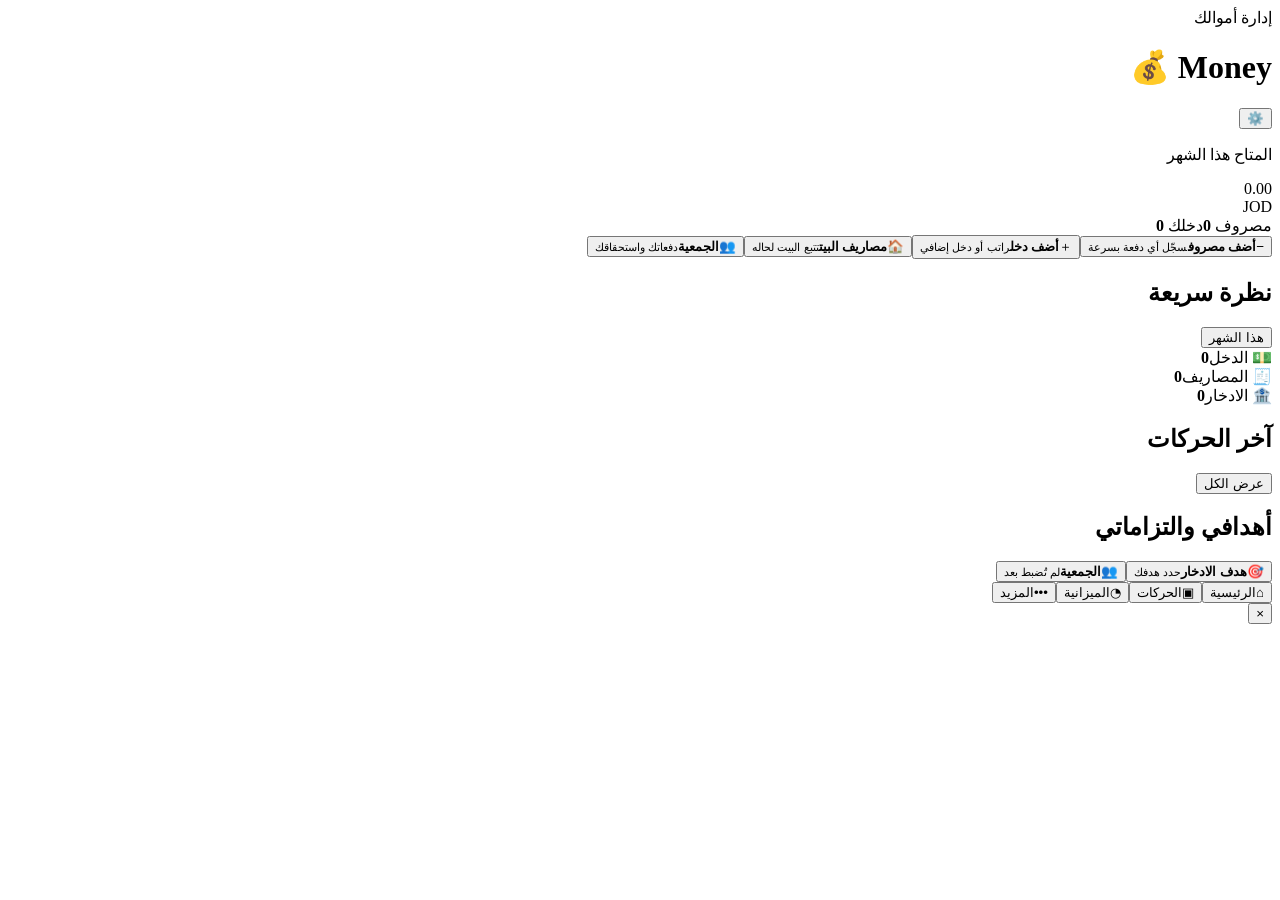
==== index.html @ c2933f3d "Create Money mobile-first dashboard" ====
<!doctype html>
<html lang="ar" dir="rtl">
<head>
<meta charset="utf-8"><meta name="viewport" content="width=device-width,initial-scale=1,viewport-fit=cover">
<meta name="theme-color" content="#0b1220"><meta name="apple-mobile-web-app-capable" content="yes">
<title>Money — إدارة مصروفي</title>
<link rel="stylesheet" href="style.css">
</head>
<body>
<div class="app">
<header class="topbar"><div><div class="eyebrow">إدارة أموالك</div><h1>Money <span>💰</span></h1></div><button class="icon-btn" id="settingsBtn" aria-label="الإعدادات">⚙️</button></header>
<main>
<section class="hero"><div class="hero-top"><div><p class="muted">المتاح هذا الشهر</p><div class="balance" id="available">0.00</div><span class="currency" id="currencyLabel">JOD</span></div><div class="month" id="monthLabel"></div></div><div class="progress"><div id="budgetProgress"></div></div><div class="hero-foot"><span>مصروف <b id="spentHero">0</b></span><span>دخلك <b id="incomeHero">0</b></span></div></section>
<section class="quick-grid"><button data-action="expense" class="quick expense"><span>−</span><b>أضف مصروف</b><small>سجّل أي دفعة بسرعة</small></button><button data-action="income" class="quick income"><span>＋</span><b>أضف دخل</b><small>راتب أو دخل إضافي</small></button><button data-action="home" class="quick home"><span>🏠</span><b>مصاريف البيت</b><small>تتبع البيت لحاله</small></button><button data-action="group" class="quick group"><span>👥</span><b>الجمعية</b><small>دفعاتك واستحقاقك</small></button></section>
<section class="section"><div class="section-head"><h2>نظرة سريعة</h2><button id="monthReset">هذا الشهر</button></div><div class="stats"><div class="stat"><span>💵 الدخل</span><strong id="incomeStat">0</strong></div><div class="stat"><span>🧾 المصاريف</span><strong id="expenseStat">0</strong></div><div class="stat"><span>🏦 الادخار</span><strong id="savingStat">0</strong></div></div></section>
<section class="section"><div class="section-head"><h2>آخر الحركات</h2><button id="allTransactions">عرض الكل</button></div><div id="recentList" class="transactions"></div></section>
<section class="section"><div class="section-head"><h2>أهدافي والتزاماتي</h2></div><div class="cards-row"><button class="mini-card" data-action="saving"><span>🎯</span><b>هدف الادخار</b><small id="savingGoalText">حدد هدفك</small></button><button class="mini-card" data-action="group"><span>👥</span><b>الجمعية</b><small id="groupMini">لم تُضبط بعد</small></button></div></section>
</main>
<nav class="bottom-nav"><button class="active" data-tab="homeTab">⌂<span>الرئيسية</span></button><button data-tab="transactionsTab">▣<span>الحركات</span></button><button data-tab="budgetTab">◔<span>الميزانية</span></button><button data-tab="moreTab">•••<span>المزيد</span></button></nav>
</div>
<div class="modal" id="modal"><div class="sheet"><button class="close" id="closeModal">×</button><div id="modalContent"></div></div></div>
<script src="app.js"></script>
</body></html>
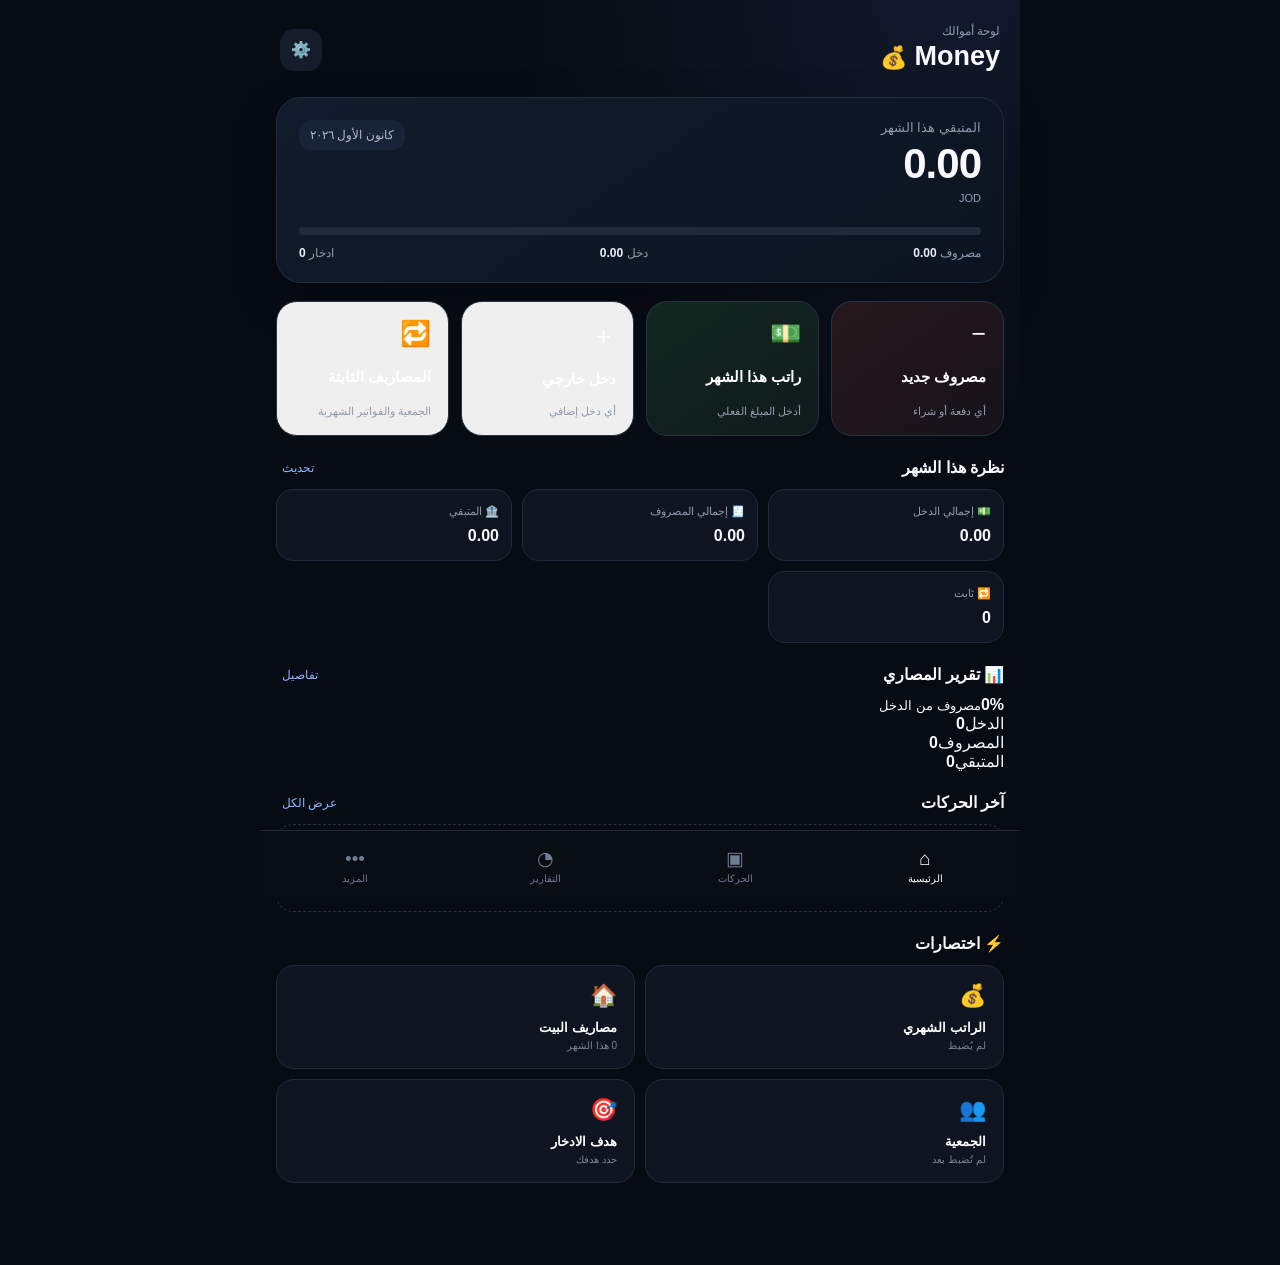
==== commit 4084cf98: "Rebuild Money dashboard for practical monthly tracking" ====
--- a/index.html
+++ b/index.html
@@ -2,22 +2,18 @@
 <html lang="ar" dir="rtl">
 <head>
 <meta charset="utf-8"><meta name="viewport" content="width=device-width,initial-scale=1,viewport-fit=cover">
-<meta name="theme-color" content="#0b1220"><meta name="apple-mobile-web-app-capable" content="yes">
-<title>Money — إدارة مصروفي</title>
-<link rel="stylesheet" href="style.css">
+<meta name="theme-color" content="#080c14"><meta name="apple-mobile-web-app-capable" content="yes">
+<title>Money — إدارة مصروفي</title><link rel="stylesheet" href="style.css?v=2">
 </head>
-<body>
-<div class="app">
-<header class="topbar"><div><div class="eyebrow">إدارة أموالك</div><h1>Money <span>💰</span></h1></div><button class="icon-btn" id="settingsBtn" aria-label="الإعدادات">⚙️</button></header>
+<body><div class="app">
+<header class="topbar"><div><div class="eyebrow">لوحة أموالك</div><h1>Money <span>💰</span></h1></div><button class="icon-btn" id="settingsBtn">⚙️</button></header>
 <main>
-<section class="hero"><div class="hero-top"><div><p class="muted">المتاح هذا الشهر</p><div class="balance" id="available">0.00</div><span class="currency" id="currencyLabel">JOD</span></div><div class="month" id="monthLabel"></div></div><div class="progress"><div id="budgetProgress"></div></div><div class="hero-foot"><span>مصروف <b id="spentHero">0</b></span><span>دخلك <b id="incomeHero">0</b></span></div></section>
-<section class="quick-grid"><button data-action="expense" class="quick expense"><span>−</span><b>أضف مصروف</b><small>سجّل أي دفعة بسرعة</small></button><button data-action="income" class="quick income"><span>＋</span><b>أضف دخل</b><small>راتب أو دخل إضافي</small></button><button data-action="home" class="quick home"><span>🏠</span><b>مصاريف البيت</b><small>تتبع البيت لحاله</small></button><button data-action="group" class="quick group"><span>👥</span><b>الجمعية</b><small>دفعاتك واستحقاقك</small></button></section>
-<section class="section"><div class="section-head"><h2>نظرة سريعة</h2><button id="monthReset">هذا الشهر</button></div><div class="stats"><div class="stat"><span>💵 الدخل</span><strong id="incomeStat">0</strong></div><div class="stat"><span>🧾 المصاريف</span><strong id="expenseStat">0</strong></div><div class="stat"><span>🏦 الادخار</span><strong id="savingStat">0</strong></div></div></section>
+<section class="hero"><div class="hero-top"><div><p class="muted">المتبقي هذا الشهر</p><div class="balance" id="available">0.00</div><span class="currency" id="currencyLabel">JOD</span></div><div class="month" id="monthLabel"></div></div><div class="progress"><div id="budgetProgress"></div></div><div class="hero-foot"><span>مصروف <b id="spentHero">0</b></span><span>دخل <b id="incomeHero">0</b></span><span>ادخار <b id="savingHero">0</b></span></div></section>
+<section class="quick-grid"><button class="quick expense" data-action="expense"><span>−</span><b>مصروف جديد</b><small>أي دفعة أو شراء</small></button><button class="quick income" data-action="salary"><span>💵</span><b>راتب هذا الشهر</b><small>أدخل المبلغ الفعلي</small></button><button class="quick extra" data-action="external"><span>＋</span><b>دخل خارجي</b><small>أي دخل إضافي</small></button><button class="quick fixed" data-action="fixed"><span>🔁</span><b>المصاريف الثابتة</b><small>الجمعية والفواتير الشهرية</small></button></section>
+<section class="section"><div class="section-head"><h2>نظرة هذا الشهر</h2><button id="monthReset">تحديث</button></div><div class="stats"><div class="stat"><span>💵 إجمالي الدخل</span><strong id="incomeStat">0</strong></div><div class="stat"><span>🧾 إجمالي المصروف</span><strong id="expenseStat">0</strong></div><div class="stat"><span>🏦 المتبقي</span><strong id="savingStat">0</strong></div><div class="stat"><span>🔁 ثابت</span><strong id="fixedStat">0</strong></div></div></section>
+<section class="section"><div class="section-head"><h2>📊 تقرير المصاري</h2><button data-action="reports">تفاصيل</button></div><div class="report-card"><div class="donut" id="donut"><div><b id="donutPct">0%</b><small>مصروف من الدخل</small></div></div><div class="report-side"><div><span>الدخل</span><b id="reportIncome">0</b></div><div><span>المصروف</span><b id="reportExpense">0</b></div><div><span>المتبقي</span><b id="reportBalance">0</b></div></div></div><div class="bars" id="categoryBars"></div></section>
 <section class="section"><div class="section-head"><h2>آخر الحركات</h2><button id="allTransactions">عرض الكل</button></div><div id="recentList" class="transactions"></div></section>
-<section class="section"><div class="section-head"><h2>أهدافي والتزاماتي</h2></div><div class="cards-row"><button class="mini-card" data-action="saving"><span>🎯</span><b>هدف الادخار</b><small id="savingGoalText">حدد هدفك</small></button><button class="mini-card" data-action="group"><span>👥</span><b>الجمعية</b><small id="groupMini">لم تُضبط بعد</small></button></div></section>
-</main>
-<nav class="bottom-nav"><button class="active" data-tab="homeTab">⌂<span>الرئيسية</span></button><button data-tab="transactionsTab">▣<span>الحركات</span></button><button data-tab="budgetTab">◔<span>الميزانية</span></button><button data-tab="moreTab">•••<span>المزيد</span></button></nav>
-</div>
+<section class="section"><div class="section-head"><h2>⚡ اختصارات</h2></div><div class="cards-row"><button class="mini-card" data-action="salarySetup"><span>💰</span><b>الراتب الشهري</b><small id="salaryMini">لم يُضبط</small></button><button class="mini-card" data-action="home"><span>🏠</span><b>مصاريف البيت</b><small id="homeMini">0 هذا الشهر</small></button><button class="mini-card" data-action="group"><span>👥</span><b>الجمعية</b><small id="groupMini">لم تُضبط</small></button><button class="mini-card" data-action="saving"><span>🎯</span><b>هدف الادخار</b><small id="savingGoalText">حدد هدفك</small></button></div></section>
+</main><nav class="bottom-nav"><button class="active" data-tab="homeTab">⌂<span>الرئيسية</span></button><button data-tab="transactionsTab">▣<span>الحركات</span></button><button data-tab="reportsTab">◔<span>التقارير</span></button><button data-tab="moreTab">•••<span>المزيد</span></button></nav></div>
 <div class="modal" id="modal"><div class="sheet"><button class="close" id="closeModal">×</button><div id="modalContent"></div></div></div>
-<script src="app.js"></script>
-</body></html>+<script src="app.js?v=2"></script></body></html>
--- a/style.css
+++ b/style.css
@@ -0,0 +1 @@
+*{box-sizing:border-box}body{margin:0;font-family:-apple-system,BlinkMacSystemFont,"SF Pro Display","Segoe UI",Tahoma,Arial,sans-serif;background:#070b13;color:#f7f9fc}button,input,select{font:inherit}button{border:0;cursor:pointer}.app{max-width:760px;margin:auto;min-height:100vh;padding-bottom:82px;background:radial-gradient(circle at 90% 0%,rgba(73,98,170,.16),transparent 30%),#070b13}.topbar{display:flex;justify-content:space-between;align-items:center;padding:24px 20px 12px}.eyebrow{font-size:12px;color:#8e9ab0}.topbar h1{font-size:27px;margin:3px 0;font-weight:800}.topbar h1 span{font-size:22px}.icon-btn{width:42px;height:42px;border-radius:14px;background:#151c2a;color:white}.hero{margin:10px 16px 18px;padding:22px;border:1px solid #222d40;border-radius:25px;background:linear-gradient(145deg,#111b2b,#0c1421);box-shadow:0 18px 45px rgba(0,0,0,.25)}.hero-top{display:flex;justify-content:space-between}.muted{color:#8e9ab0;margin:0 0 5px;font-size:13px}.balance{font-size:42px;font-weight:850;letter-spacing:-1px}.currency{font-size:11px;color:#91a0b8}.month{background:#192337;color:#aebbd0;border-radius:12px;padding:8px 11px;height:max-content;font-size:12px}.progress{height:8px;background:#202a39;border-radius:20px;overflow:hidden;margin:21px 0 11px}.progress div{height:100%;width:0;background:linear-gradient(90deg,#68d391,#67b7ff);border-radius:20px;transition:.4s}.hero-foot{display:flex;justify-content:space-between;color:#8e9ab0;font-size:12px}.hero-foot b{color:#eaf0f8}.quick-grid{display:grid;grid-template-columns:1fr 1fr;gap:12px;padding:0 16px}.quick{min-height:118px;text-align:right;border-radius:21px;padding:17px;display:flex;flex-direction:column;justify-content:space-between;border:1px solid #263246;color:#fff;transition:.18s}.quick:active{transform:scale(.98)}.quick span{font-size:25px}.quick b{font-size:15px}.quick small{font-size:11px;color:#8f9caf}.expense{background:linear-gradient(145deg,#26171c,#16131a)}.income{background:linear-gradient(145deg,#11271f,#101a1c)}.home{background:linear-gradient(145deg,#172238,#111925)}.group{background:linear-gradient(145deg,#241b2d,#17131f)}.section{padding:22px 16px 0}.section-head{display:flex;align-items:center;justify-content:space-between;margin-bottom:12px}.section h2{font-size:16px;margin:0}.section-head button{background:transparent;color:#8fb5ff;font-size:12px}.stats{display:grid;grid-template-columns:repeat(3,1fr);gap:10px}.stat{padding:15px 12px;border:1px solid #202b3c;background:#0e1521;border-radius:17px}.stat span{display:block;font-size:11px;color:#8f9bad;margin-bottom:9px}.stat strong{font-size:16px}.transactions{display:flex;flex-direction:column;gap:8px}.empty{padding:28px 15px;text-align:center;color:#78869c;border:1px dashed #263246;border-radius:17px;font-size:13px}.tx{display:flex;align-items:center;gap:11px;background:#0e1521;border:1px solid #1d2737;border-radius:17px;padding:12px}.tx-icon{width:40px;height:40px;display:grid;place-items:center;background:#182234;border-radius:13px}.tx-main{flex:1}.tx-main b{display:block;font-size:13px}.tx-main small{color:#748196;font-size:10px}.tx-amount{font-weight:800}.minus{color:#ff9b9b}.plus{color:#80e2a9}.cards-row{display:grid;grid-template-columns:1fr 1fr;gap:10px}.mini-card{text-align:right;padding:17px;border-radius:18px;background:#0e1521;border:1px solid #202b3c;color:#fff}.mini-card span{font-size:22px;display:block;margin-bottom:11px}.mini-card b{display:block;font-size:13px}.mini-card small{display:block;color:#77859a;margin-top:5px;font-size:10px}.bottom-nav{position:fixed;bottom:0;left:50%;transform:translateX(-50%);width:min(760px,100%);height:70px;display:grid;grid-template-columns:repeat(4,1fr);background:rgba(9,13,21,.94);backdrop-filter:blur(18px);border-top:1px solid #202a39;padding-bottom:env(safe-area-inset-bottom);z-index:5}.bottom-nav button{background:transparent;color:#6f7d92;font-size:19px}.bottom-nav button span{display:block;font-size:10px;margin-top:3px}.bottom-nav button.active{color:#fff}.modal{display:none;position:fixed;inset:0;background:rgba(0,0,0,.65);z-index:10;align-items:flex-end}.modal.show{display:flex}.sheet{width:min(760px,100%);margin:auto 0 0;background:#101722;border:1px solid #273246;border-radius:26px 26px 0 0;padding:25px 18px calc(25px + env(safe-area-inset-bottom));max-height:88vh;overflow:auto;position:relative}.close{position:absolute;left:15px;top:13px;width:34px;height:34px;border-radius:11px;background:#1b2534;color:#aebbd0;font-size:23px}.form h2{margin:0 0 5px;font-size:21px}.form p{color:#8390a5;font-size:12px;margin:0 0 18px}.field{margin:11px 0}.field label{display:block;color:#aeb9ca;font-size:11px;margin-bottom:6px}.field input,.field select{width:100%;background:#0a1019;border:1px solid #273347;color:#fff;border-radius:13px;padding:13px;outline:none}.primary{width:100%;padding:14px;border-radius:14px;background:#f2f5fa;color:#08101c;font-weight:800;margin-top:10px}.danger{color:#ff9a9a;background:#24151a}.pill-row{display:flex;gap:7px;flex-wrap:wrap}.pill{padding:9px 12px;background:#182335;border:1px solid #28364c;border-radius:12px;color:#aebbd0}.pill.active{background:#2b3f63;color:#fff}@media(min-width:700px){.app{min-height:100vh}.quick-grid{grid-template-columns:repeat(4,1fr)}.quick{min-height:135px}}
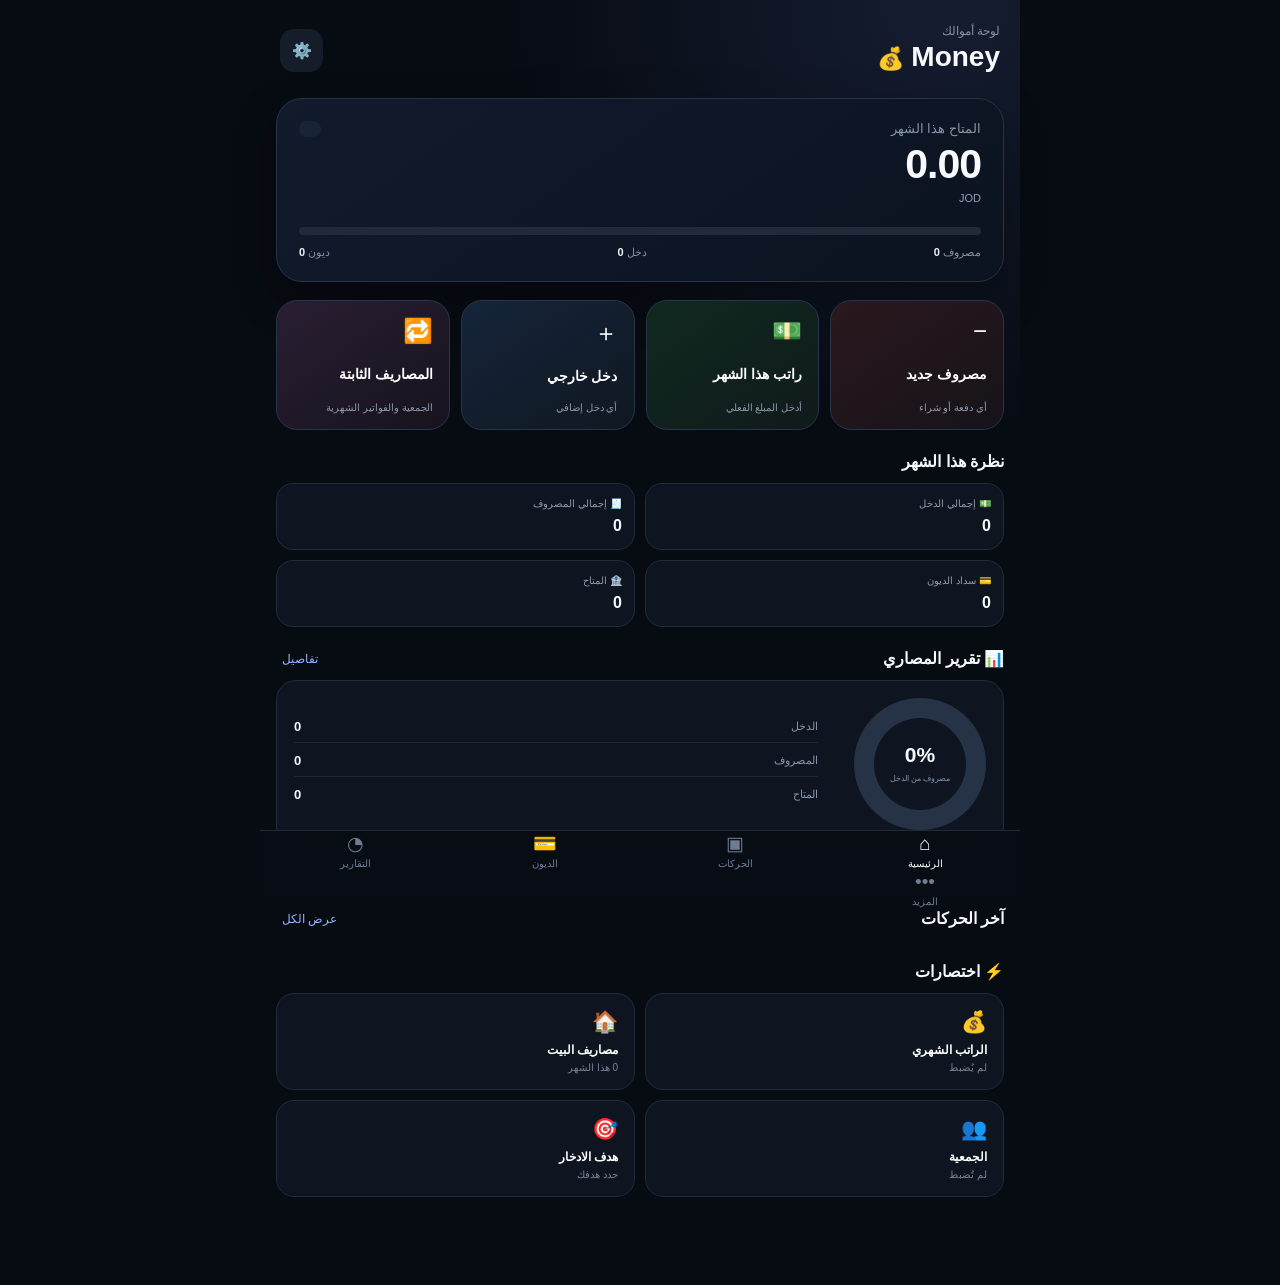
==== commit 15406114: "Add debts tab and reset-ready structure" ====
--- a/index.html
+++ b/index.html
@@ -2,18 +2,19 @@
 <html lang="ar" dir="rtl">
 <head>
 <meta charset="utf-8"><meta name="viewport" content="width=device-width,initial-scale=1,viewport-fit=cover">
-<meta name="theme-color" content="#080c14"><meta name="apple-mobile-web-app-capable" content="yes">
-<title>Money — إدارة مصروفي</title><link rel="stylesheet" href="style.css?v=2">
+<meta name="theme-color" content="#070b13"><meta name="apple-mobile-web-app-capable" content="yes">
+<title>Money — إدارة مصروفي</title><link rel="stylesheet" href="style.css?v=4">
 </head>
 <body><div class="app">
 <header class="topbar"><div><div class="eyebrow">لوحة أموالك</div><h1>Money <span>💰</span></h1></div><button class="icon-btn" id="settingsBtn">⚙️</button></header>
-<main>
-<section class="hero"><div class="hero-top"><div><p class="muted">المتبقي هذا الشهر</p><div class="balance" id="available">0.00</div><span class="currency" id="currencyLabel">JOD</span></div><div class="month" id="monthLabel"></div></div><div class="progress"><div id="budgetProgress"></div></div><div class="hero-foot"><span>مصروف <b id="spentHero">0</b></span><span>دخل <b id="incomeHero">0</b></span><span>ادخار <b id="savingHero">0</b></span></div></section>
+<main id="mainContent">
+<section class="hero"><div class="hero-top"><div><p class="muted">المتاح هذا الشهر</p><div class="balance" id="available">0.00</div><span class="currency" id="currencyLabel">JOD</span></div><div class="month" id="monthLabel"></div></div><div class="progress"><div id="budgetProgress"></div></div><div class="hero-foot"><span>مصروف <b id="spentHero">0</b></span><span>دخل <b id="incomeHero">0</b></span><span>ديون <b id="debtHero">0</b></span></div></section>
 <section class="quick-grid"><button class="quick expense" data-action="expense"><span>−</span><b>مصروف جديد</b><small>أي دفعة أو شراء</small></button><button class="quick income" data-action="salary"><span>💵</span><b>راتب هذا الشهر</b><small>أدخل المبلغ الفعلي</small></button><button class="quick extra" data-action="external"><span>＋</span><b>دخل خارجي</b><small>أي دخل إضافي</small></button><button class="quick fixed" data-action="fixed"><span>🔁</span><b>المصاريف الثابتة</b><small>الجمعية والفواتير الشهرية</small></button></section>
-<section class="section"><div class="section-head"><h2>نظرة هذا الشهر</h2><button id="monthReset">تحديث</button></div><div class="stats"><div class="stat"><span>💵 إجمالي الدخل</span><strong id="incomeStat">0</strong></div><div class="stat"><span>🧾 إجمالي المصروف</span><strong id="expenseStat">0</strong></div><div class="stat"><span>🏦 المتبقي</span><strong id="savingStat">0</strong></div><div class="stat"><span>🔁 ثابت</span><strong id="fixedStat">0</strong></div></div></section>
-<section class="section"><div class="section-head"><h2>📊 تقرير المصاري</h2><button data-action="reports">تفاصيل</button></div><div class="report-card"><div class="donut" id="donut"><div><b id="donutPct">0%</b><small>مصروف من الدخل</small></div></div><div class="report-side"><div><span>الدخل</span><b id="reportIncome">0</b></div><div><span>المصروف</span><b id="reportExpense">0</b></div><div><span>المتبقي</span><b id="reportBalance">0</b></div></div></div><div class="bars" id="categoryBars"></div></section>
+<section class="section"><div class="section-head"><h2>نظرة هذا الشهر</h2></div><div class="stats"><div class="stat"><span>💵 إجمالي الدخل</span><strong id="incomeStat">0</strong></div><div class="stat"><span>🧾 إجمالي المصروف</span><strong id="expenseStat">0</strong></div><div class="stat"><span>💳 سداد الديون</span><strong id="debtStat">0</strong></div><div class="stat"><span>🏦 المتاح</span><strong id="savingStat">0</strong></div></div></section>
+<section class="section"><div class="section-head"><h2>📊 تقرير المصاري</h2><button data-action="reports">تفاصيل</button></div><div class="report-card"><div class="donut" id="donut"><div><b id="donutPct">0%</b><small>مصروف من الدخل</small></div></div><div class="report-side"><div><span>الدخل</span><b id="reportIncome">0</b></div><div><span>المصروف</span><b id="reportExpense">0</b></div><div><span>المتاح</span><b id="reportBalance">0</b></div></div></div><div class="bars" id="categoryBars"></div></section>
 <section class="section"><div class="section-head"><h2>آخر الحركات</h2><button id="allTransactions">عرض الكل</button></div><div id="recentList" class="transactions"></div></section>
 <section class="section"><div class="section-head"><h2>⚡ اختصارات</h2></div><div class="cards-row"><button class="mini-card" data-action="salarySetup"><span>💰</span><b>الراتب الشهري</b><small id="salaryMini">لم يُضبط</small></button><button class="mini-card" data-action="home"><span>🏠</span><b>مصاريف البيت</b><small id="homeMini">0 هذا الشهر</small></button><button class="mini-card" data-action="group"><span>👥</span><b>الجمعية</b><small id="groupMini">لم تُضبط</small></button><button class="mini-card" data-action="saving"><span>🎯</span><b>هدف الادخار</b><small id="savingGoalText">حدد هدفك</small></button></div></section>
-</main><nav class="bottom-nav"><button class="active" data-tab="homeTab">⌂<span>الرئيسية</span></button><button data-tab="transactionsTab">▣<span>الحركات</span></button><button data-tab="reportsTab">◔<span>التقارير</span></button><button data-tab="moreTab">•••<span>المزيد</span></button></nav></div>
+</main>
+<nav class="bottom-nav"><button class="active" data-tab="homeTab">⌂<span>الرئيسية</span></button><button data-tab="transactionsTab">▣<span>الحركات</span></button><button data-tab="debtsTab">💳<span>الديون</span></button><button data-tab="reportsTab">◔<span>التقارير</span></button><button data-tab="moreTab">•••<span>المزيد</span></button></nav>
 <div class="modal" id="modal"><div class="sheet"><button class="close" id="closeModal">×</button><div id="modalContent"></div></div></div>
-<script src="app.js?v=2"></script></body></html>+<script src="app.js?v=4"></script></body></html>
--- a/style.css
+++ b/style.css
@@ -1 +1 @@
-*{box-sizing:border-box}body{margin:0;font-family:-apple-system,BlinkMacSystemFont,"SF Pro Display","Segoe UI",Tahoma,Arial,sans-serif;background:#070b13;color:#f7f9fc}button,input,select{font:inherit}button{border:0;cursor:pointer}.app{max-width:760px;margin:auto;min-height:100vh;padding-bottom:82px;background:radial-gradient(circle at 90% 0%,rgba(73,98,170,.16),transparent 30%),#070b13}.topbar{display:flex;justify-content:space-between;align-items:center;padding:24px 20px 12px}.eyebrow{font-size:12px;color:#8e9ab0}.topbar h1{font-size:27px;margin:3px 0;font-weight:800}.topbar h1 span{font-size:22px}.icon-btn{width:42px;height:42px;border-radius:14px;background:#151c2a;color:white}.hero{margin:10px 16px 18px;padding:22px;border:1px solid #222d40;border-radius:25px;background:linear-gradient(145deg,#111b2b,#0c1421);box-shadow:0 18px 45px rgba(0,0,0,.25)}.hero-top{display:flex;justify-content:space-between}.muted{color:#8e9ab0;margin:0 0 5px;font-size:13px}.balance{font-size:42px;font-weight:850;letter-spacing:-1px}.currency{font-size:11px;color:#91a0b8}.month{background:#192337;color:#aebbd0;border-radius:12px;padding:8px 11px;height:max-content;font-size:12px}.progress{height:8px;background:#202a39;border-radius:20px;overflow:hidden;margin:21px 0 11px}.progress div{height:100%;width:0;background:linear-gradient(90deg,#68d391,#67b7ff);border-radius:20px;transition:.4s}.hero-foot{display:flex;justify-content:space-between;color:#8e9ab0;font-size:12px}.hero-foot b{color:#eaf0f8}.quick-grid{display:grid;grid-template-columns:1fr 1fr;gap:12px;padding:0 16px}.quick{min-height:118px;text-align:right;border-radius:21px;padding:17px;display:flex;flex-direction:column;justify-content:space-between;border:1px solid #263246;color:#fff;transition:.18s}.quick:active{transform:scale(.98)}.quick span{font-size:25px}.quick b{font-size:15px}.quick small{font-size:11px;color:#8f9caf}.expense{background:linear-gradient(145deg,#26171c,#16131a)}.income{background:linear-gradient(145deg,#11271f,#101a1c)}.home{background:linear-gradient(145deg,#172238,#111925)}.group{background:linear-gradient(145deg,#241b2d,#17131f)}.section{padding:22px 16px 0}.section-head{display:flex;align-items:center;justify-content:space-between;margin-bottom:12px}.section h2{font-size:16px;margin:0}.section-head button{background:transparent;color:#8fb5ff;font-size:12px}.stats{display:grid;grid-template-columns:repeat(3,1fr);gap:10px}.stat{padding:15px 12px;border:1px solid #202b3c;background:#0e1521;border-radius:17px}.stat span{display:block;font-size:11px;color:#8f9bad;margin-bottom:9px}.stat strong{font-size:16px}.transactions{display:flex;flex-direction:column;gap:8px}.empty{padding:28px 15px;text-align:center;color:#78869c;border:1px dashed #263246;border-radius:17px;font-size:13px}.tx{display:flex;align-items:center;gap:11px;background:#0e1521;border:1px solid #1d2737;border-radius:17px;padding:12px}.tx-icon{width:40px;height:40px;display:grid;place-items:center;background:#182234;border-radius:13px}.tx-main{flex:1}.tx-main b{display:block;font-size:13px}.tx-main small{color:#748196;font-size:10px}.tx-amount{font-weight:800}.minus{color:#ff9b9b}.plus{color:#80e2a9}.cards-row{display:grid;grid-template-columns:1fr 1fr;gap:10px}.mini-card{text-align:right;padding:17px;border-radius:18px;background:#0e1521;border:1px solid #202b3c;color:#fff}.mini-card span{font-size:22px;display:block;margin-bottom:11px}.mini-card b{display:block;font-size:13px}.mini-card small{display:block;color:#77859a;margin-top:5px;font-size:10px}.bottom-nav{position:fixed;bottom:0;left:50%;transform:translateX(-50%);width:min(760px,100%);height:70px;display:grid;grid-template-columns:repeat(4,1fr);background:rgba(9,13,21,.94);backdrop-filter:blur(18px);border-top:1px solid #202a39;padding-bottom:env(safe-area-inset-bottom);z-index:5}.bottom-nav button{background:transparent;color:#6f7d92;font-size:19px}.bottom-nav button span{display:block;font-size:10px;margin-top:3px}.bottom-nav button.active{color:#fff}.modal{display:none;position:fixed;inset:0;background:rgba(0,0,0,.65);z-index:10;align-items:flex-end}.modal.show{display:flex}.sheet{width:min(760px,100%);margin:auto 0 0;background:#101722;border:1px solid #273246;border-radius:26px 26px 0 0;padding:25px 18px calc(25px + env(safe-area-inset-bottom));max-height:88vh;overflow:auto;position:relative}.close{position:absolute;left:15px;top:13px;width:34px;height:34px;border-radius:11px;background:#1b2534;color:#aebbd0;font-size:23px}.form h2{margin:0 0 5px;font-size:21px}.form p{color:#8390a5;font-size:12px;margin:0 0 18px}.field{margin:11px 0}.field label{display:block;color:#aeb9ca;font-size:11px;margin-bottom:6px}.field input,.field select{width:100%;background:#0a1019;border:1px solid #273347;color:#fff;border-radius:13px;padding:13px;outline:none}.primary{width:100%;padding:14px;border-radius:14px;background:#f2f5fa;color:#08101c;font-weight:800;margin-top:10px}.danger{color:#ff9a9a;background:#24151a}.pill-row{display:flex;gap:7px;flex-wrap:wrap}.pill{padding:9px 12px;background:#182335;border:1px solid #28364c;border-radius:12px;color:#aebbd0}.pill.active{background:#2b3f63;color:#fff}@media(min-width:700px){.app{min-height:100vh}.quick-grid{grid-template-columns:repeat(4,1fr)}.quick{min-height:135px}}
+*{box-sizing:border-box}body{margin:0;font-family:-apple-system,BlinkMacSystemFont,"SF Pro Display","Segoe UI",Tahoma,Arial,sans-serif;background:#070b12;color:#f7f9fc}button,input,select{font:inherit}button{border:0;cursor:pointer}.app{max-width:760px;margin:auto;min-height:100vh;padding-bottom:88px;background:radial-gradient(circle at 90% 0%,rgba(83,111,190,.18),transparent 30%),#070b12}.topbar{display:flex;justify-content:space-between;align-items:center;padding:24px 20px 12px}.eyebrow{font-size:12px;color:#8491a7}.topbar h1{font-size:28px;margin:3px 0;font-weight:850}.topbar h1 span{font-size:22px}.icon-btn{width:43px;height:43px;border-radius:14px;background:#151d2a;color:#fff}.hero{margin:10px 16px 18px;padding:22px;border:1px solid #263247;border-radius:26px;background:linear-gradient(145deg,#111b2c,#0b1320);box-shadow:0 18px 45px rgba(0,0,0,.28)}.hero-top{display:flex;justify-content:space-between}.muted{color:#8996aa;margin:0 0 5px;font-size:13px}.balance{font-size:41px;font-weight:850;letter-spacing:-1px}.currency{font-size:11px;color:#91a0b8}.month{background:#192337;color:#b7c2d4;border-radius:12px;padding:8px 11px;height:max-content;font-size:12px}.progress{height:8px;background:#202a39;border-radius:20px;overflow:hidden;margin:21px 0 11px}.progress div{height:100%;width:0;background:linear-gradient(90deg,#72d79a,#67b7ff);border-radius:20px;transition:.4s}.hero-foot{display:flex;justify-content:space-between;color:#8490a4;font-size:11px}.hero-foot b{color:#edf2f8}.quick-grid{display:grid;grid-template-columns:1fr 1fr;gap:11px;padding:0 16px}.quick{min-height:112px;text-align:right;border-radius:21px;padding:16px;display:flex;flex-direction:column;justify-content:space-between;border:1px solid #273449;color:#fff;transition:.18s}.quick:active,.mini-card:active{transform:scale(.98)}.quick span{font-size:24px}.quick b{font-size:14px}.quick small{font-size:10px;color:#8b98aa}.expense{background:linear-gradient(145deg,#2a181e,#16131a)}.income{background:linear-gradient(145deg,#10291f,#101a1b)}.extra{background:linear-gradient(145deg,#15243a,#101821)}.fixed{background:linear-gradient(145deg,#291e32,#17131e)}.section{padding:22px 16px 0}.section-head{display:flex;align-items:center;justify-content:space-between;margin-bottom:12px}.section h2{font-size:16px;margin:0}.section-head button{background:transparent;color:#8fb5ff;font-size:12px}.stats{display:grid;grid-template-columns:1fr 1fr;gap:10px}.stat{padding:14px 12px;border:1px solid #202b3c;background:#0e1521;border-radius:17px}.stat span{display:block;font-size:10px;color:#8f9bad;margin-bottom:8px}.stat strong{font-size:16px}.report-card{display:grid;grid-template-columns:150px 1fr;gap:18px;align-items:center;padding:17px;border:1px solid #202b3c;background:#0e1521;border-radius:20px}.donut{width:132px;height:132px;border-radius:50%;display:grid;place-items:center;background:conic-gradient(#6bc89b 0deg,#6bc89b 0deg,#263245 0deg);position:relative}.donut:after{content:"";position:absolute;width:92px;height:92px;background:#0e1521;border-radius:50%}.donut>div{position:relative;z-index:1;text-align:center}.donut b{display:block;font-size:21px}.donut small{font-size:8px;color:#8491a6}.report-side{display:grid;gap:10px}.report-side div{display:flex;justify-content:space-between;align-items:center;border-bottom:1px solid #1d2736;padding-bottom:8px}.report-side div:last-child{border:0}.report-side span{font-size:11px;color:#8995a8}.report-side b{font-size:13px}.bars{margin-top:11px;padding:13px 14px;background:#0e1521;border:1px solid #202b3c;border-radius:18px}.bar-row{display:grid;grid-template-columns:70px 1fr 55px;gap:8px;align-items:center;margin:9px 0}.bar-row span,.bar-row b{font-size:10px}.bar-row span{color:#8995a8}.bar-track{height:7px;background:#202b3b;border-radius:10px;overflow:hidden}.bar-fill{height:100%;background:linear-gradient(90deg,#7189ff,#69c99b);border-radius:10px}.bar-row b{text-align:left}.transactions{display:flex;flex-direction:column;gap:8px}.empty{padding:28px 15px;text-align:center;color:#78869c;border:1px dashed #263246;border-radius:17px;font-size:13px}.tx{display:flex;align-items:center;gap:11px;background:#0e1521;border:1px solid #1d2737;border-radius:17px;padding:12px}.tx-icon{width:40px;height:40px;display:grid;place-items:center;background:#182234;border-radius:13px}.tx-main{flex:1}.tx-main b{display:block;font-size:13px}.tx-main small{color:#748196;font-size:10px}.tx-amount{font-weight:800}.minus{color:#ff9b9b}.plus{color:#80e2a9}.cards-row{display:grid;grid-template-columns:1fr 1fr;gap:10px}.mini-card{text-align:right;padding:16px;border-radius:18px;background:#0e1521;border:1px solid #202b3c;color:#fff}.mini-card span{font-size:21px;display:block;margin-bottom:9px}.mini-card b{display:block;font-size:12px}.mini-card small{display:block;color:#77859a;margin-top:5px;font-size:10px}.bottom-nav{position:fixed;bottom:0;left:50%;transform:translateX(-50%);width:min(760px,100%);height:70px;display:grid;grid-template-columns:repeat(4,1fr);background:rgba(9,13,21,.95);backdrop-filter:blur(18px);border-top:1px solid #202a39;padding-bottom:env(safe-area-inset-bottom);z-index:5}.bottom-nav button{background:transparent;color:#6f7d92;font-size:19px}.bottom-nav button span{display:block;font-size:10px;margin-top:3px}.bottom-nav button.active{color:#fff}.modal{display:none;position:fixed;inset:0;background:rgba(0,0,0,.68);z-index:10;align-items:flex-end}.modal.show{display:flex}.sheet{width:min(760px,100%);margin:auto 0 0;background:#101722;border:1px solid #273246;border-radius:26px 26px 0 0;padding:25px 18px calc(25px + env(safe-area-inset-bottom));max-height:90vh;overflow:auto;position:relative}.close{position:absolute;left:15px;top:13px;width:34px;height:34px;border-radius:11px;background:#1b2534;color:#aebbd0;font-size:23px}.form h2{margin:0 0 5px;font-size:21px}.form p{color:#8390a5;font-size:12px;margin:0 0 18px}.field{margin:11px 0}.field label{display:block;color:#aeb9ca;font-size:11px;margin-bottom:6px}.field input,.field select{width:100%;background:#0a1019;border:1px solid #273347;color:#fff;border-radius:13px;padding:13px;outline:none}.primary{width:100%;padding:14px;border-radius:14px;background:#f2f5fa;color:#08101c;font-weight:800;margin-top:10px}.danger{color:#ff9a9a;background:#24151a}.list-item{display:flex;gap:10px;align-items:center;padding:12px;background:#0d141f;border:1px solid #222e40;border-radius:14px;margin:8px 0}.list-item>div:first-child{flex:1}.list-item b{display:block;font-size:12px}.list-item small{font-size:10px;color:#77859a}.small-btn{padding:8px 10px;border-radius:10px;background:#1c293b;color:#c9d4e3;font-size:10px}.history-row{display:grid;grid-template-columns:1fr 1fr 1fr;gap:8px}.history-box{background:#0d141f;border:1px solid #222e40;border-radius:14px;padding:12px}.history-box span{display:block;color:#7e8ba0;font-size:9px}.history-box b{display:block;margin-top:5px;font-size:12px}@media(min-width:700px){.quick-grid{grid-template-columns:repeat(4,1fr)}.quick{min-height:130px}}
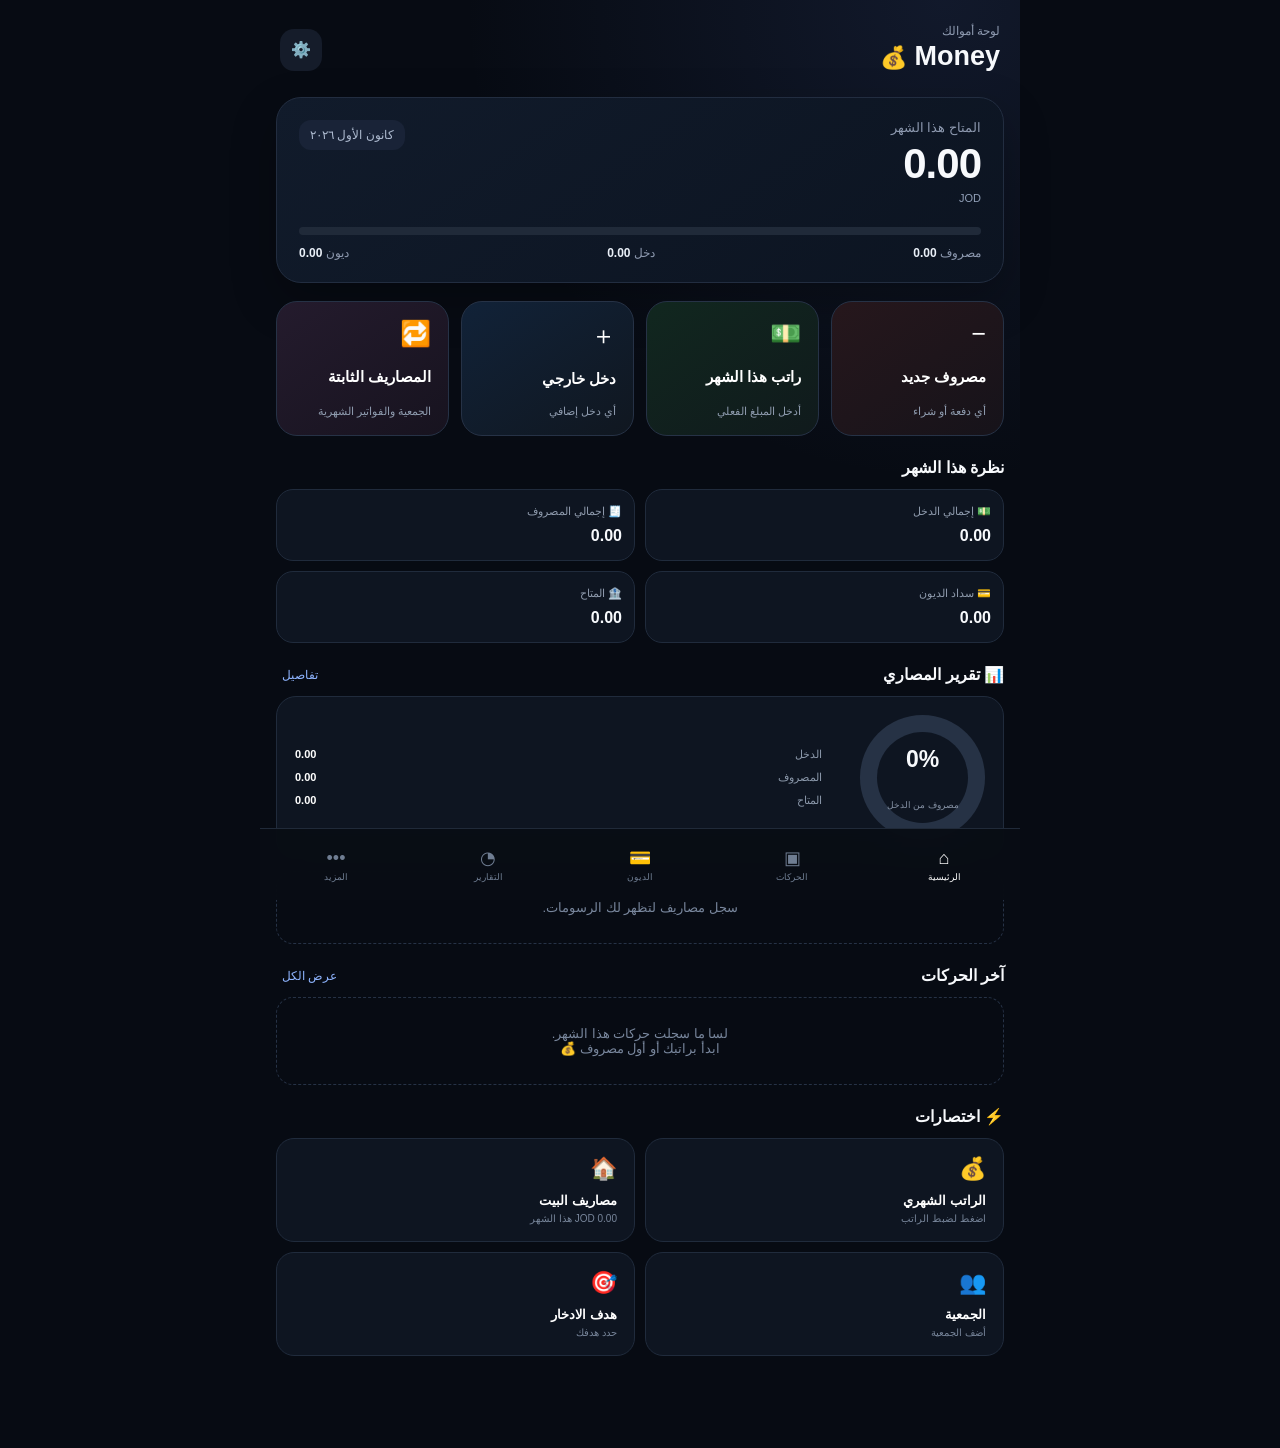
==== commit cf068e18: "Connect advanced reports module" ====
--- a/index.html
+++ b/index.html
@@ -17,4 +17,4 @@
 </main>
 <nav class="bottom-nav"><button class="active" data-tab="homeTab">⌂<span>الرئيسية</span></button><button data-tab="transactionsTab">▣<span>الحركات</span></button><button data-tab="debtsTab">💳<span>الديون</span></button><button data-tab="reportsTab">◔<span>التقارير</span></button><button data-tab="moreTab">•••<span>المزيد</span></button></nav>
 <div class="modal" id="modal"><div class="sheet"><button class="close" id="closeModal">×</button><div id="modalContent"></div></div></div>
-<script src="app.js?v=4"></script></body></html>+<script src="app.js?v=4"></script><script src="reports-enhancer.js?v=1"></script></body></html>
--- a/style.css
+++ b/style.css
@@ -1 +1 @@
-*{box-sizing:border-box}body{margin:0;font-family:-apple-system,BlinkMacSystemFont,"SF Pro Display","Segoe UI",Tahoma,Arial,sans-serif;background:#070b12;color:#f7f9fc}button,input,select{font:inherit}button{border:0;cursor:pointer}.app{max-width:760px;margin:auto;min-height:100vh;padding-bottom:88px;background:radial-gradient(circle at 90% 0%,rgba(83,111,190,.18),transparent 30%),#070b12}.topbar{display:flex;justify-content:space-between;align-items:center;padding:24px 20px 12px}.eyebrow{font-size:12px;color:#8491a7}.topbar h1{font-size:28px;margin:3px 0;font-weight:850}.topbar h1 span{font-size:22px}.icon-btn{width:43px;height:43px;border-radius:14px;background:#151d2a;color:#fff}.hero{margin:10px 16px 18px;padding:22px;border:1px solid #263247;border-radius:26px;background:linear-gradient(145deg,#111b2c,#0b1320);box-shadow:0 18px 45px rgba(0,0,0,.28)}.hero-top{display:flex;justify-content:space-between}.muted{color:#8996aa;margin:0 0 5px;font-size:13px}.balance{font-size:41px;font-weight:850;letter-spacing:-1px}.currency{font-size:11px;color:#91a0b8}.month{background:#192337;color:#b7c2d4;border-radius:12px;padding:8px 11px;height:max-content;font-size:12px}.progress{height:8px;background:#202a39;border-radius:20px;overflow:hidden;margin:21px 0 11px}.progress div{height:100%;width:0;background:linear-gradient(90deg,#72d79a,#67b7ff);border-radius:20px;transition:.4s}.hero-foot{display:flex;justify-content:space-between;color:#8490a4;font-size:11px}.hero-foot b{color:#edf2f8}.quick-grid{display:grid;grid-template-columns:1fr 1fr;gap:11px;padding:0 16px}.quick{min-height:112px;text-align:right;border-radius:21px;padding:16px;display:flex;flex-direction:column;justify-content:space-between;border:1px solid #273449;color:#fff;transition:.18s}.quick:active,.mini-card:active{transform:scale(.98)}.quick span{font-size:24px}.quick b{font-size:14px}.quick small{font-size:10px;color:#8b98aa}.expense{background:linear-gradient(145deg,#2a181e,#16131a)}.income{background:linear-gradient(145deg,#10291f,#101a1b)}.extra{background:linear-gradient(145deg,#15243a,#101821)}.fixed{background:linear-gradient(145deg,#291e32,#17131e)}.section{padding:22px 16px 0}.section-head{display:flex;align-items:center;justify-content:space-between;margin-bottom:12px}.section h2{font-size:16px;margin:0}.section-head button{background:transparent;color:#8fb5ff;font-size:12px}.stats{display:grid;grid-template-columns:1fr 1fr;gap:10px}.stat{padding:14px 12px;border:1px solid #202b3c;background:#0e1521;border-radius:17px}.stat span{display:block;font-size:10px;color:#8f9bad;margin-bottom:8px}.stat strong{font-size:16px}.report-card{display:grid;grid-template-columns:150px 1fr;gap:18px;align-items:center;padding:17px;border:1px solid #202b3c;background:#0e1521;border-radius:20px}.donut{width:132px;height:132px;border-radius:50%;display:grid;place-items:center;background:conic-gradient(#6bc89b 0deg,#6bc89b 0deg,#263245 0deg);position:relative}.donut:after{content:"";position:absolute;width:92px;height:92px;background:#0e1521;border-radius:50%}.donut>div{position:relative;z-index:1;text-align:center}.donut b{display:block;font-size:21px}.donut small{font-size:8px;color:#8491a6}.report-side{display:grid;gap:10px}.report-side div{display:flex;justify-content:space-between;align-items:center;border-bottom:1px solid #1d2736;padding-bottom:8px}.report-side div:last-child{border:0}.report-side span{font-size:11px;color:#8995a8}.report-side b{font-size:13px}.bars{margin-top:11px;padding:13px 14px;background:#0e1521;border:1px solid #202b3c;border-radius:18px}.bar-row{display:grid;grid-template-columns:70px 1fr 55px;gap:8px;align-items:center;margin:9px 0}.bar-row span,.bar-row b{font-size:10px}.bar-row span{color:#8995a8}.bar-track{height:7px;background:#202b3b;border-radius:10px;overflow:hidden}.bar-fill{height:100%;background:linear-gradient(90deg,#7189ff,#69c99b);border-radius:10px}.bar-row b{text-align:left}.transactions{display:flex;flex-direction:column;gap:8px}.empty{padding:28px 15px;text-align:center;color:#78869c;border:1px dashed #263246;border-radius:17px;font-size:13px}.tx{display:flex;align-items:center;gap:11px;background:#0e1521;border:1px solid #1d2737;border-radius:17px;padding:12px}.tx-icon{width:40px;height:40px;display:grid;place-items:center;background:#182234;border-radius:13px}.tx-main{flex:1}.tx-main b{display:block;font-size:13px}.tx-main small{color:#748196;font-size:10px}.tx-amount{font-weight:800}.minus{color:#ff9b9b}.plus{color:#80e2a9}.cards-row{display:grid;grid-template-columns:1fr 1fr;gap:10px}.mini-card{text-align:right;padding:16px;border-radius:18px;background:#0e1521;border:1px solid #202b3c;color:#fff}.mini-card span{font-size:21px;display:block;margin-bottom:9px}.mini-card b{display:block;font-size:12px}.mini-card small{display:block;color:#77859a;margin-top:5px;font-size:10px}.bottom-nav{position:fixed;bottom:0;left:50%;transform:translateX(-50%);width:min(760px,100%);height:70px;display:grid;grid-template-columns:repeat(4,1fr);background:rgba(9,13,21,.95);backdrop-filter:blur(18px);border-top:1px solid #202a39;padding-bottom:env(safe-area-inset-bottom);z-index:5}.bottom-nav button{background:transparent;color:#6f7d92;font-size:19px}.bottom-nav button span{display:block;font-size:10px;margin-top:3px}.bottom-nav button.active{color:#fff}.modal{display:none;position:fixed;inset:0;background:rgba(0,0,0,.68);z-index:10;align-items:flex-end}.modal.show{display:flex}.sheet{width:min(760px,100%);margin:auto 0 0;background:#101722;border:1px solid #273246;border-radius:26px 26px 0 0;padding:25px 18px calc(25px + env(safe-area-inset-bottom));max-height:90vh;overflow:auto;position:relative}.close{position:absolute;left:15px;top:13px;width:34px;height:34px;border-radius:11px;background:#1b2534;color:#aebbd0;font-size:23px}.form h2{margin:0 0 5px;font-size:21px}.form p{color:#8390a5;font-size:12px;margin:0 0 18px}.field{margin:11px 0}.field label{display:block;color:#aeb9ca;font-size:11px;margin-bottom:6px}.field input,.field select{width:100%;background:#0a1019;border:1px solid #273347;color:#fff;border-radius:13px;padding:13px;outline:none}.primary{width:100%;padding:14px;border-radius:14px;background:#f2f5fa;color:#08101c;font-weight:800;margin-top:10px}.danger{color:#ff9a9a;background:#24151a}.list-item{display:flex;gap:10px;align-items:center;padding:12px;background:#0d141f;border:1px solid #222e40;border-radius:14px;margin:8px 0}.list-item>div:first-child{flex:1}.list-item b{display:block;font-size:12px}.list-item small{font-size:10px;color:#77859a}.small-btn{padding:8px 10px;border-radius:10px;background:#1c293b;color:#c9d4e3;font-size:10px}.history-row{display:grid;grid-template-columns:1fr 1fr 1fr;gap:8px}.history-box{background:#0d141f;border:1px solid #222e40;border-radius:14px;padding:12px}.history-box span{display:block;color:#7e8ba0;font-size:9px}.history-box b{display:block;margin-top:5px;font-size:12px}@media(min-width:700px){.quick-grid{grid-template-columns:repeat(4,1fr)}.quick{min-height:130px}}+*{box-sizing:border-box}body{margin:0;font-family:-apple-system,BlinkMacSystemFont,"SF Pro Display","Segoe UI",Tahoma,Arial,sans-serif;background:#070b13;color:#f7f9fc}button,input,select{font:inherit}button{border:0;cursor:pointer}.app{max-width:760px;margin:auto;min-height:100vh;padding-bottom:92px;background:radial-gradient(circle at 90% 0%,rgba(73,98,170,.16),transparent 30%),#070b13}.topbar{display:flex;justify-content:space-between;align-items:center;padding:24px 20px 12px}.eyebrow{font-size:12px;color:#8e9ab0}.topbar h1{font-size:27px;margin:3px 0;font-weight:800}.topbar h1 span{font-size:22px}.icon-btn{width:42px;height:42px;border-radius:14px;background:#151c2a;color:#fff}.hero{margin:10px 16px 18px;padding:22px;border:1px solid #222d40;border-radius:25px;background:linear-gradient(145deg,#111b2b,#0c1421);box-shadow:0 18px 45px rgba(0,0,0,.25)}.hero-top{display:flex;justify-content:space-between}.muted{color:#8e9ab0;margin:0 0 5px;font-size:13px}.balance{font-size:42px;font-weight:850;letter-spacing:-1px}.currency{font-size:11px;color:#91a0b8}.month{background:#192337;color:#aebbd0;border-radius:12px;padding:8px 11px;height:max-content;font-size:12px}.progress{height:8px;background:#202a39;border-radius:20px;overflow:hidden;margin:21px 0 11px}.progress div{height:100%;width:0;background:linear-gradient(90deg,#68d391,#67b7ff);border-radius:20px;transition:.4s}.hero-foot{display:flex;justify-content:space-between;color:#8e9ab0;font-size:12px;gap:8px}.hero-foot b{color:#eaf0f8}.quick-grid{display:grid;grid-template-columns:1fr 1fr;gap:12px;padding:0 16px}.quick{min-height:118px;text-align:right;border-radius:21px;padding:17px;display:flex;flex-direction:column;justify-content:space-between;border:1px solid #263246;color:#fff;transition:.18s}.quick:active{transform:scale(.98)}.quick span{font-size:25px}.quick b{font-size:15px}.quick small{font-size:11px;color:#8f9caf}.expense{background:linear-gradient(145deg,#26171c,#16131a)}.income{background:linear-gradient(145deg,#11271f,#101a1c)}.extra{background:linear-gradient(145deg,#112238,#101720)}.fixed{background:linear-gradient(145deg,#241b2d,#17131f)}.section{padding:22px 16px 0}.section-head{display:flex;align-items:center;justify-content:space-between;margin-bottom:12px}.section h2{font-size:16px;margin:0}.section-head button{background:transparent;color:#8fb5ff;font-size:12px}.stats{display:grid;grid-template-columns:repeat(2,1fr);gap:10px}.stat{padding:15px 12px;border:1px solid #202b3c;background:#0e1521;border-radius:17px}.stat span{display:block;font-size:11px;color:#8f9bad;margin-bottom:9px}.stat strong{font-size:16px}.transactions{display:flex;flex-direction:column;gap:8px}.empty{padding:28px 15px;text-align:center;color:#78869c;border:1px dashed #263246;border-radius:17px;font-size:13px}.tx{display:flex;align-items:center;gap:11px;background:#0e1521;border:1px solid #1d2737;border-radius:17px;padding:12px}.tx-icon{width:40px;height:40px;display:grid;place-items:center;background:#182234;border-radius:13px}.tx-main{flex:1}.tx-main b{display:block;font-size:13px}.tx-main small{color:#748196;font-size:10px}.tx-amount{font-weight:800}.minus{color:#ff9b9b}.plus{color:#80e2a9}.debt-pay{color:#c6b0ff}.cards-row{display:grid;grid-template-columns:1fr 1fr;gap:10px}.mini-card{text-align:right;padding:17px;border-radius:18px;background:#0e1521;border:1px solid #202b3c;color:#fff}.mini-card span{font-size:22px;display:block;margin-bottom:11px}.mini-card b{display:block;font-size:13px}.mini-card small{display:block;color:#77859a;margin-top:5px;font-size:10px}.bottom-nav{position:fixed;bottom:0;left:50%;transform:translateX(-50%);width:min(760px,100%);height:72px;display:grid;grid-template-columns:repeat(5,1fr);background:rgba(9,13,21,.94);backdrop-filter:blur(18px);border-top:1px solid #202a39;padding-bottom:env(safe-area-inset-bottom);z-index:5}.bottom-nav button{background:transparent;color:#6f7d92;font-size:18px}.bottom-nav button span{display:block;font-size:9px;margin-top:3px}.bottom-nav button.active{color:#fff}.modal{display:none;position:fixed;inset:0;background:rgba(0,0,0,.65);z-index:10;align-items:flex-end}.modal.show{display:flex}.sheet{width:min(760px,100%);margin:auto 0 0;background:#101722;border:1px solid #273246;border-radius:26px 26px 0 0;padding:25px 18px calc(25px + env(safe-area-inset-bottom));max-height:90vh;overflow:auto;position:relative}.close{position:absolute;left:15px;top:13px;width:34px;height:34px;border-radius:11px;background:#1b2534;color:#aebbd0;font-size:23px}.form h2{margin:0 0 5px;font-size:21px}.form p{color:#8390a5;font-size:12px;margin:0 0 18px}.form h3{font-size:14px}.field{margin:11px 0}.field label{display:block;color:#aeb9ca;font-size:11px;margin-bottom:6px}.field input,.field select{width:100%;background:#0a1019;border:1px solid #273347;color:#fff;border-radius:13px;padding:13px;outline:none}.primary{width:100%;padding:14px;border-radius:14px;background:#f2f5fa;color:#08101c;font-weight:800;margin-top:10px}.danger{color:#ff9a9a;background:#24151a}.report-card{display:grid;grid-template-columns:145px 1fr;gap:18px;align-items:center;background:#0e1521;border:1px solid #202b3c;border-radius:20px;padding:18px}.donut{width:125px;height:125px;border-radius:50%;display:grid;place-items:center;position:relative}.donut>div{width:91px;height:91px;border-radius:50%;background:#0e1521;display:grid;place-items:center;text-align:center}.donut b{font-size:23px}.donut small{font-size:9px;color:#8490a3}.report-side{display:flex;flex-direction:column;gap:10px}.report-side div{display:flex;justify-content:space-between;color:#8b98aa;font-size:11px}.report-side b{color:#fff}.bars{margin-top:12px;display:flex;flex-direction:column;gap:10px}.bar-row{display:grid;grid-template-columns:70px 1fr 60px;gap:8px;align-items:center;font-size:10px;color:#9ba7b8}.bar-row b{text-align:left;color:#fff}.bar-track{height:8px;background:#202a39;border-radius:10px;overflow:hidden}.bar-fill{height:100%;background:#7088c7;border-radius:10px}.list-item{display:grid;grid-template-columns:1fr auto;gap:10px;align-items:center;padding:12px;background:#0e1521;border:1px solid #202b3c;border-radius:15px;margin-bottom:8px}.list-item b{display:block;font-size:13px}.list-item small{display:block;color:#7e8b9e;font-size:10px;margin-top:4px}.small-btn{padding:8px 10px;border-radius:10px;background:#24151a;color:#ffaaaa;font-size:10px}.debt-card{padding:16px;border:1px solid #28354a;background:linear-gradient(145deg,#131d2d,#0d141f);border-radius:20px;margin-bottom:10px}.debt-head{display:flex;justify-content:space-between;gap:12px}.debt-head b{font-size:15px}.debt-head small{color:#8b98aa}.debt-number{font-size:24px;font-weight:850;margin:10px 0}.debt-progress{height:8px;background:#222d3e;border-radius:10px;overflow:hidden}.debt-progress div{height:100%;background:linear-gradient(90deg,#9c82e8,#6c9eea)}.debt-meta{display:flex;justify-content:space-between;color:#8996a8;font-size:10px;margin-top:8px}.debt-actions{display:grid;grid-template-columns:1fr 1fr;gap:8px;margin-top:12px}.debt-actions button{padding:10px;border-radius:11px;background:#19253a;color:#e8edf7;font-size:11px}.history-box{display:flex;justify-content:space-between;align-items:center;padding:14px;background:#0c131e;border:1px solid #202c3e;border-radius:15px;color:#9aa6b7}.history-box b{color:#fff}.warning{padding:11px;border-radius:12px;background:#241d13;border:1px solid #47371d;color:#d8bd83;font-size:11px;line-height:1.7}@media(min-width:700px){.quick-grid{grid-template-columns:repeat(4,1fr)}.quick{min-height:135px}}
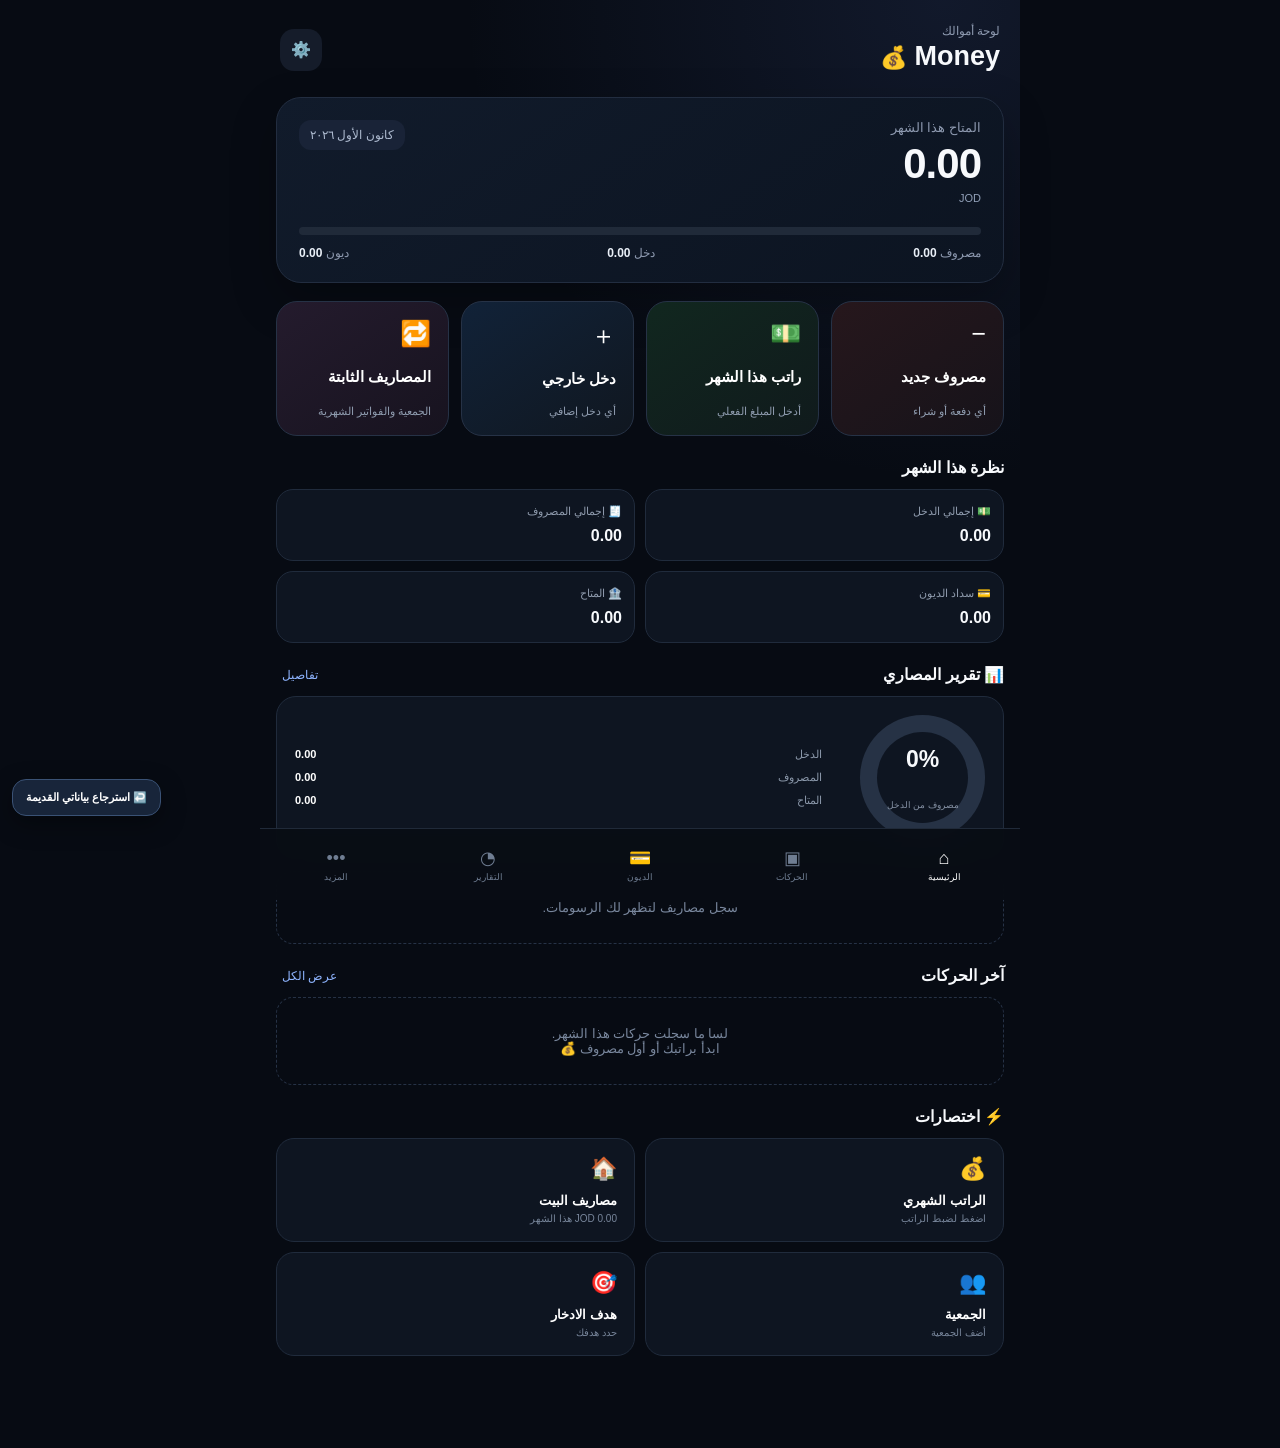
==== commit a8b4e3be: "Add one-time screenshot data restore to Money" ====
--- a/index.html
+++ b/index.html
@@ -17,4 +17,4 @@
 </main>
 <nav class="bottom-nav"><button class="active" data-tab="homeTab">⌂<span>الرئيسية</span></button><button data-tab="transactionsTab">▣<span>الحركات</span></button><button data-tab="debtsTab">💳<span>الديون</span></button><button data-tab="reportsTab">◔<span>التقارير</span></button><button data-tab="moreTab">•••<span>المزيد</span></button></nav>
 <div class="modal" id="modal"><div class="sheet"><button class="close" id="closeModal">×</button><div id="modalContent"></div></div></div>
-<script src="app.js?v=4"></script><script src="reports-enhancer.js?v=1"></script></body></html>+<script src="migrate-legacy.js?v=1"></script><script src="restore-screenshot-data.js?v=1"></script><script src="app.js?v=5"></script><script src="reports-enhancer.js?v=1"></script></body></html>
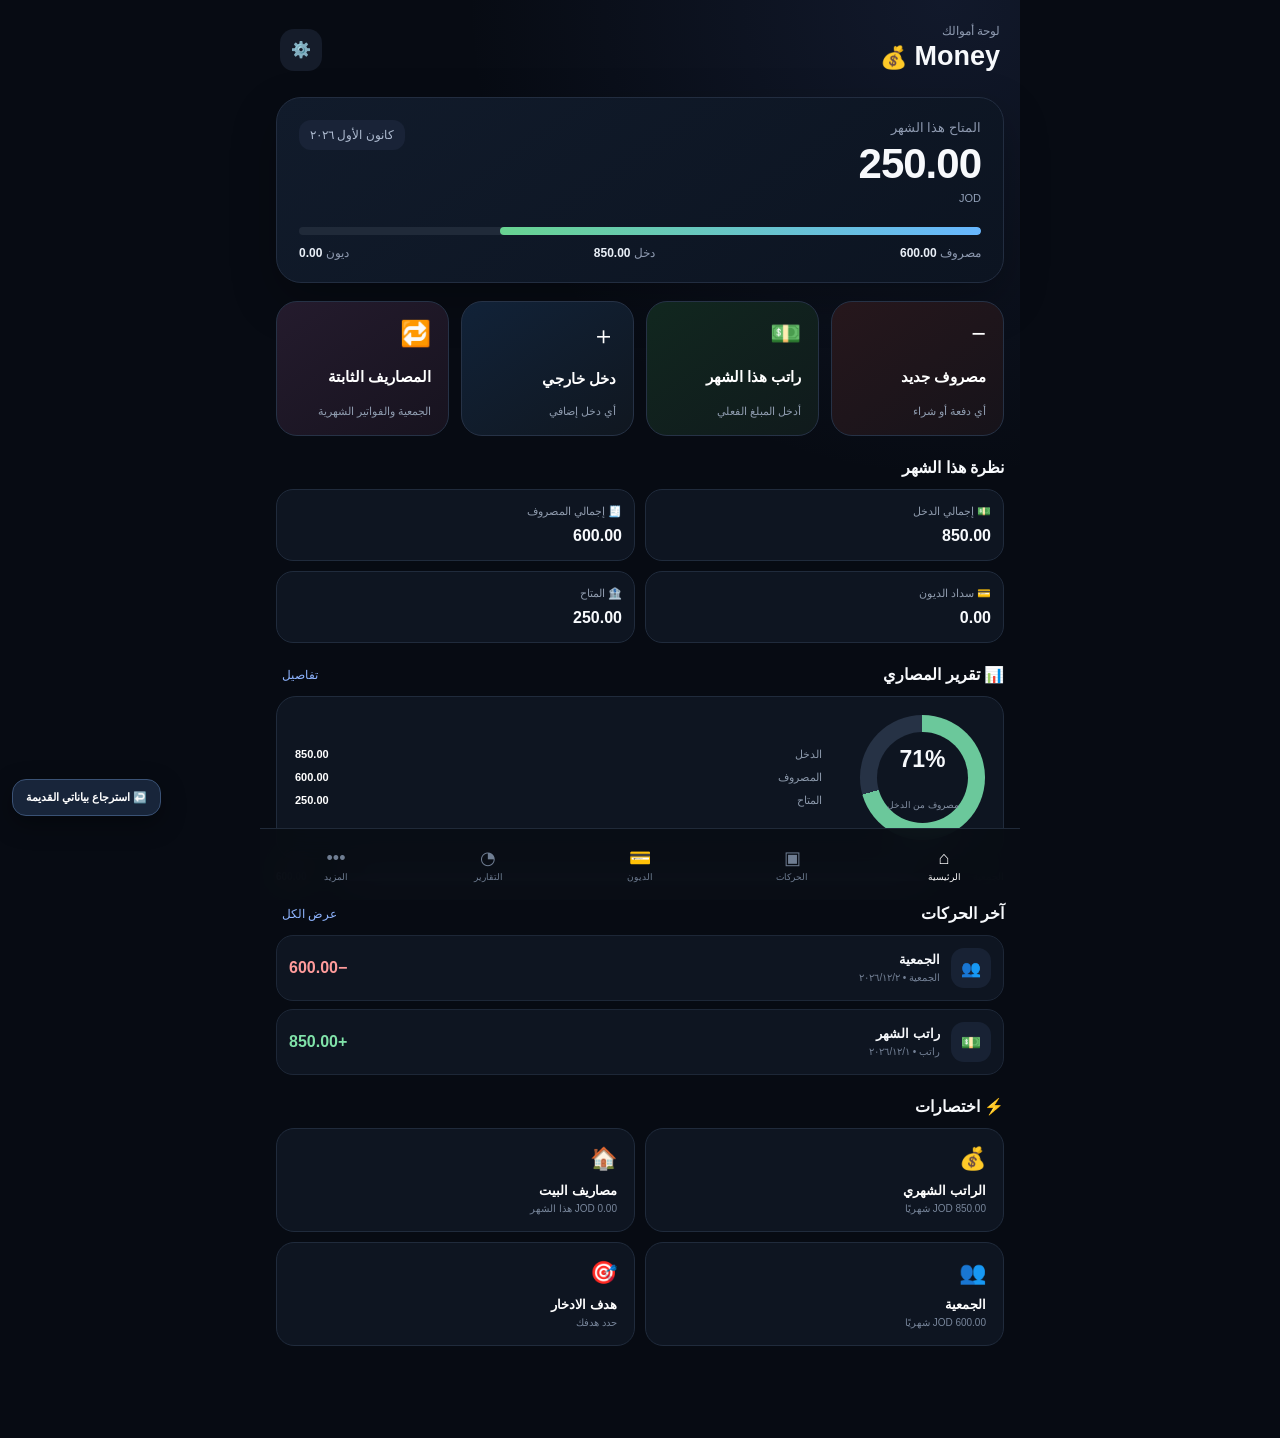
==== commit 79b30a59: "Load Money from persistent GitHub backup on new browsers" ====
--- a/index.html
+++ b/index.html
@@ -17,4 +17,5 @@
 </main>
 <nav class="bottom-nav"><button class="active" data-tab="homeTab">⌂<span>الرئيسية</span></button><button data-tab="transactionsTab">▣<span>الحركات</span></button><button data-tab="debtsTab">💳<span>الديون</span></button><button data-tab="reportsTab">◔<span>التقارير</span></button><button data-tab="moreTab">•••<span>المزيد</span></button></nav>
 <div class="modal" id="modal"><div class="sheet"><button class="close" id="closeModal">×</button><div id="modalContent"></div></div></div>
-<script src="migrate-legacy.js?v=1"></script><script src="restore-screenshot-data.js?v=1"></script><script src="app.js?v=5"></script><script src="reports-enhancer.js?v=1"></script></body></html>+<script src="money-cloud-data.js?v=20260907"></script>
+<script src="migrate-legacy.js?v=1"></script><script src="restore-screenshot-data.js?v=1"></script><script src="app.js?v=6"></script><script src="reports-enhancer.js?v=1"></script></body></html>
